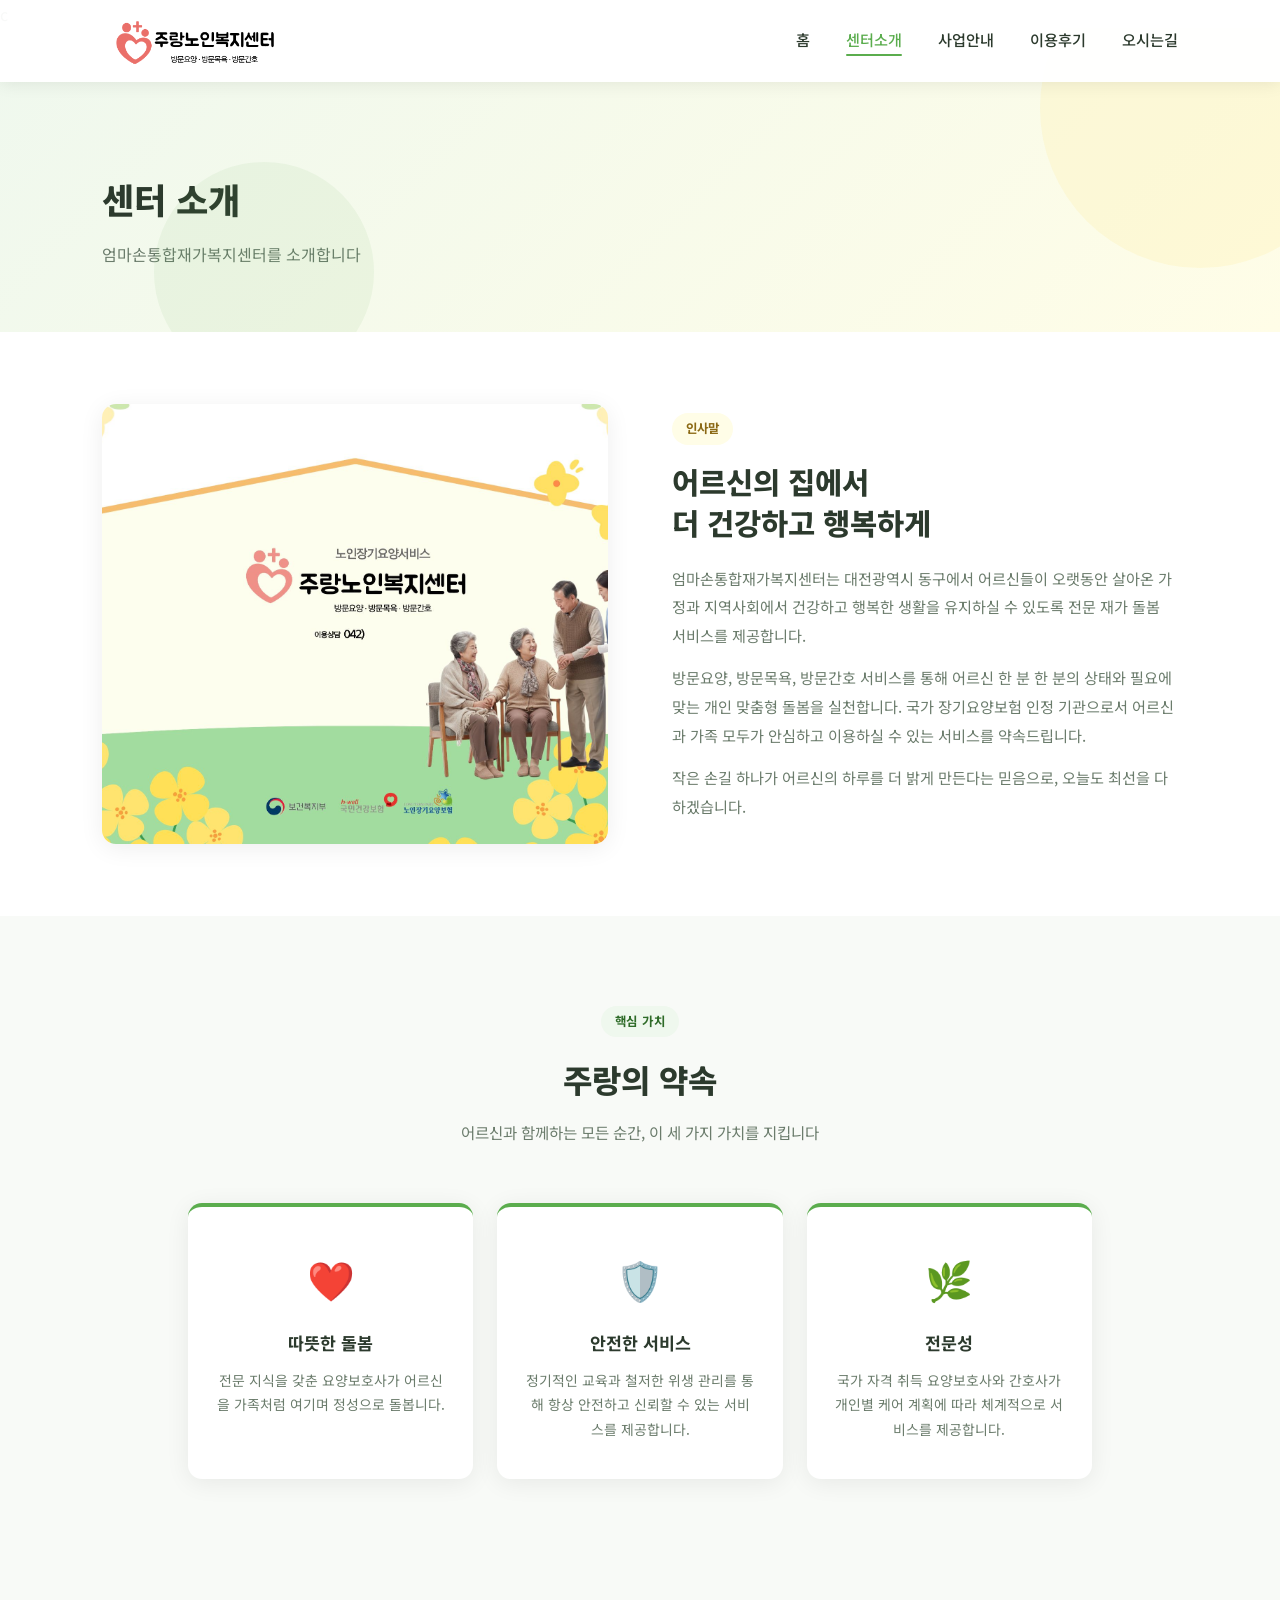
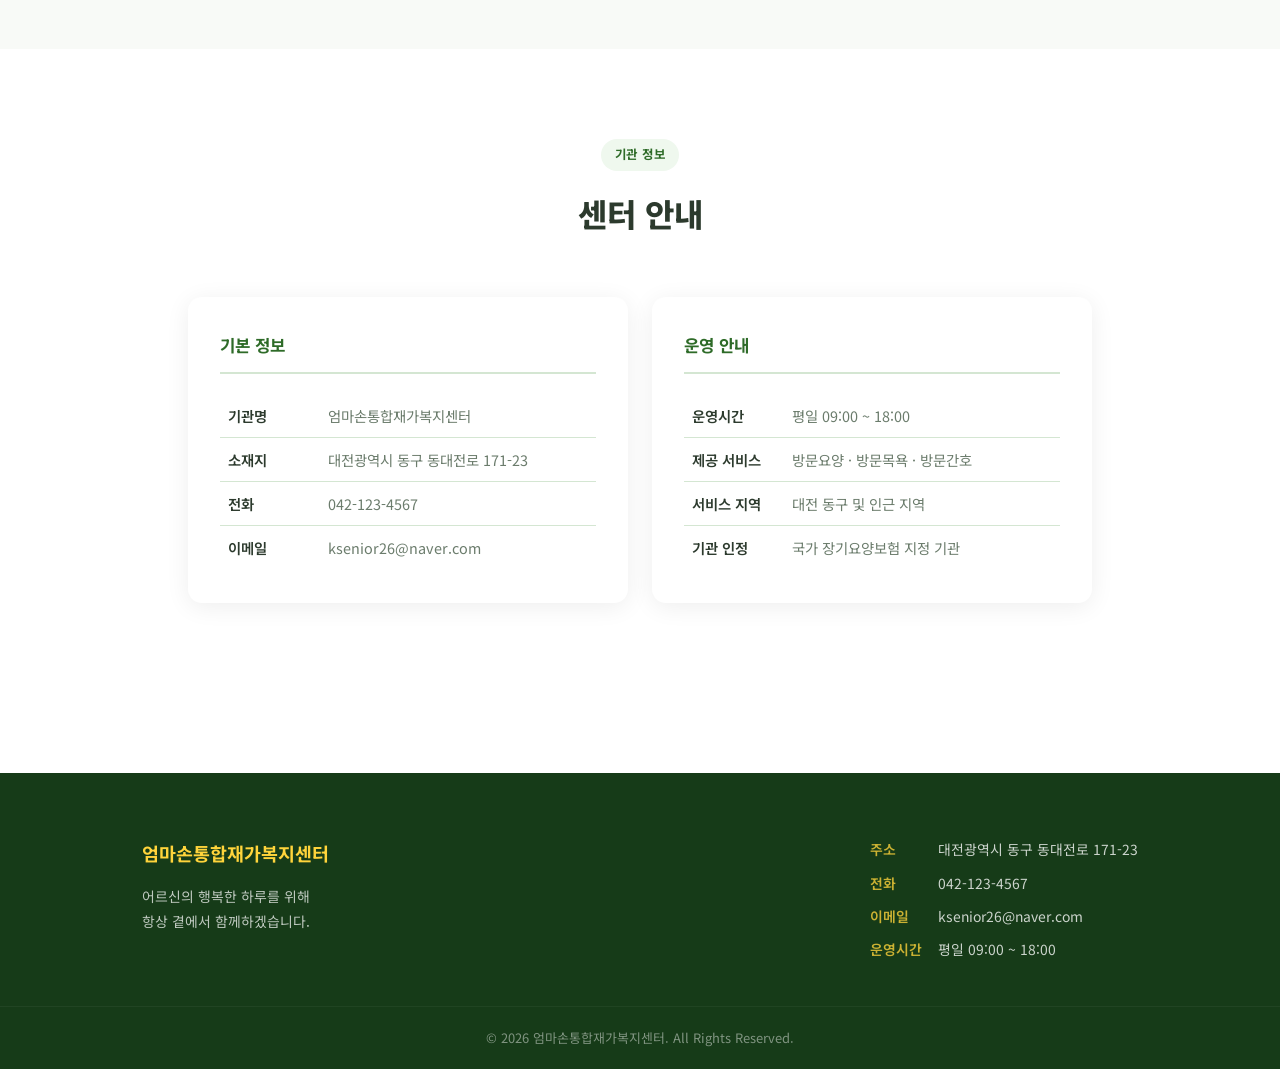
==== guide.html @ e616d069 "주랑노인복지센터 웹사이트 초기 업로드 Co-Authored-By: Claude Sonnet 4.6 <noreply@anthropic.com>" ====
c<!DOCTYPE html>
<html lang="ko">
<head>
  <meta charset="UTF-8">
  <meta name="viewport" content="width=device-width, initial-scale=1.0">
  <title>센터소개 | 엄마손통합재가복지센터</title>
  <link rel="stylesheet" href="css/style.css">
</head>
<body>

<!-- PC 하단 고정 상담 버튼 -->
<div class="fixed-contact">
  <a href="tel:042-123-4567" class="contact-btn call">📞 전화 상담</a>
  <a href="https://open.kakao.com/o/XXXXXXX" target="_blank" class="contact-btn kakao">💬 카카오톡 상담</a>
</div>

<!-- 모바일 하단 상담 바 -->
<div class="mobile-contact">
  <a href="tel:042-123-4567" class="mobile-btn call">📞 전화 상담</a>
  <a href="https://open.kakao.com/o/XXXXXXX" target="_blank" class="mobile-btn kakao">💬 카카오톡 상담</a>
</div>

<!-- 헤더 -->
<header class="header service-header">
  <h1 class="logo">
    <a href="index.html">
      <img src="images/logo.png" alt="주랑통합재가복지센터">
    </a>
  </h1>
  <button class="menu-toggle" aria-label="메뉴 열기">☰</button>
  <nav class="nav">
    <a href="index.html" class="home">홈</a>
    <a href="guide.html" class="about">센터소개</a>
    <a href="service.html" class="service">사업안내</a>
    <a href="review.html" class="review">이용후기</a>
    <a href="map.html" class="map">오시는길</a>
  </nav>
</header>

<!-- 페이지 타이틀 -->
<section class="sub-title">
  <h2>센터 소개</h2>
  <p>엄마손통합재가복지센터를 소개합니다</p>
</section>

<!-- 인사말 + 이미지 -->
<section class="about-intro">
  <div class="about-intro-img scroll-ani">
    <img src="images/hero.jpg" alt="주랑통합재가복지센터">
  </div>
  <div class="about-intro-text scroll-ani">
    <span class="label">인사말</span>
    <h2>어르신의 집에서<br>더 건강하고 행복하게</h2>
    <p>엄마손통합재가복지센터는 대전광역시 동구에서 어르신들이 오랫동안 살아온 가정과 지역사회에서 건강하고 행복한 생활을 유지하실 수 있도록 전문 재가 돌봄 서비스를 제공합니다.</p>
    <p>방문요양, 방문목욕, 방문간호 서비스를 통해 어르신 한 분 한 분의 상태와 필요에 맞는 개인 맞춤형 돌봄을 실천합니다. 국가 장기요양보험 인정 기관으로서 어르신과 가족 모두가 안심하고 이용하실 수 있는 서비스를 약속드립니다.</p>
    <p>작은 손길 하나가 어르신의 하루를 더 밝게 만든다는 믿음으로, 오늘도 최선을 다하겠습니다.</p>
  </div>
</section>

<!-- 핵심 가치 -->
<section class="section section-alt">
  <div class="section-title scroll-ani">
    <span class="label">핵심 가치</span>
    <h2>주랑의 약속</h2>
    <p>어르신과 함께하는 모든 순간, 이 세 가지 가치를 지킵니다</p>
  </div>
  <div class="values-grid">
    <div class="value-card scroll-ani">
      <span class="icon">❤️</span>
      <h3>따뜻한 돌봄</h3>
      <p>전문 지식을 갖춘 요양보호사가 어르신을 가족처럼 여기며 정성으로 돌봅니다.</p>
    </div>
    <div class="value-card scroll-ani">
      <span class="icon">🛡️</span>
      <h3>안전한 서비스</h3>
      <p>정기적인 교육과 철저한 위생 관리를 통해 항상 안전하고 신뢰할 수 있는 서비스를 제공합니다.</p>
    </div>
    <div class="value-card scroll-ani">
      <span class="icon">🌿</span>
      <h3>전문성</h3>
      <p>국가 자격 취득 요양보호사와 간호사가 개인별 케어 계획에 따라 체계적으로 서비스를 제공합니다.</p>
    </div>
  </div>
</section>

<!-- 기관 정보 -->
<section class="section">
  <div class="section-title scroll-ani">
    <span class="label">기관 정보</span>
    <h2>센터 안내</h2>
  </div>
  <div class="info-grid">
    <div class="info-card scroll-ani">
      <h3>기본 정보</h3>
      <table>
        <tr><td>기관명</td><td>엄마손통합재가복지센터</td></tr>
        <tr><td>소재지</td><td>대전광역시 동구 동대전로 171-23</td></tr>
        <tr><td>전화</td><td>042-123-4567</td></tr>
        <tr><td>이메일</td><td>ksenior26@naver.com</td></tr>
      </table>
    </div>
    <div class="info-card scroll-ani">
      <h3>운영 안내</h3>
      <table>
        <tr><td>운영시간</td><td>평일 09:00 ~ 18:00</td></tr>
        <tr><td>제공 서비스</td><td>방문요양 · 방문목욕 · 방문간호</td></tr>
        <tr><td>서비스 지역</td><td>대전 동구 및 인근 지역</td></tr>
        <tr><td>기관 인정</td><td>국가 장기요양보험 지정 기관</td></tr>
      </table>
    </div>
  </div>
</section>

<!-- 푸터 -->
<footer class="footer">
  <div class="footer-inner">
    <div class="footer-left">
      <h3>엄마손통합재가복지센터</h3>
      <p>어르신의 행복한 하루를 위해<br>항상 곁에서 함께하겠습니다.</p>
    </div>
    <div class="footer-right">
      <p><strong>주소</strong> 대전광역시 동구 동대전로 171-23</p>
      <p><strong>전화</strong> 042-123-4567</p>
      <p><strong>이메일</strong> ksenior26@naver.com</p>
      <p><strong>운영시간</strong> 평일 09:00 ~ 18:00</p>
    </div>
  </div>
  <div class="footer-bottom">© 2026 엄마손통합재가복지센터. All Rights Reserved.</div>
</footer>

<script src="js/header.js"></script>
<script src="js/main.js"></script>
</body>
</html>
---- css/style.css ----
/* =========================
   Google Fonts
========================= */
@import url('https://fonts.googleapis.com/css2?family=Noto+Sans+KR:wght@300;400;500;600;700;800&display=swap');

/* =========================
   Reset & Variables
========================= */
*, *::before, *::after {
  margin: 0; padding: 0; box-sizing: border-box;
}

:root {
  --yellow: #FFD43B;
  --yellow-dark: #F0B400;
  --yellow-light: #FFFDE7;
  --green: #5BAD4E;
  --green-hover: #4A9A3D;
  --green-dark: #2E6B28;
  --green-footer: #163B18;
  --green-light: #EFF8EE;
  --white: #FFFFFF;
  --gray-bg: #F8FAF7;
  --text: #2C3A2D;
  --text-sub: #6B7C6C;
  --border: #D4E6D2;
  --radius: 14px;
  --radius-sm: 8px;
  --shadow: 0 4px 24px rgba(0,0,0,0.07);
  --shadow-hover: 0 12px 36px rgba(0,0,0,0.13);
  --transition: 0.3s ease;
}

body {
  font-family: 'Noto Sans KR', sans-serif;
  font-size: 16px;
  line-height: 1.75;
  color: var(--text);
  background: var(--white);
}

a { text-decoration: none; color: inherit; }
img { max-width: 100%; height: auto; display: block; }

/* =========================
   Header
========================= */
.header {
  position: fixed;
  top: 0;
  width: 100%;
  padding: 18px 8%;
  display: flex;
  align-items: center;
  justify-content: space-between;
  background: transparent;
  z-index: 1000;
  transition: all var(--transition);
}

.header.scrolled {
  background: rgba(255,255,255,0.97);
  box-shadow: 0 2px 16px rgba(0,0,0,0.08);
  padding: 12px 8%;
}

.header.service-header {
  background: rgba(255,255,255,0.97);
  box-shadow: 0 2px 16px rgba(0,0,0,0.08);
  padding: 14px 8%;
}

.header .logo img {
  height: 68px;
  width: auto;
  transition: height var(--transition);
}

.header.scrolled .logo img,
.header.service-header .logo img {
  height: 54px;
}

.nav {
  display: flex;
  align-items: center;
  gap: 36px;
}

.nav a {
  font-size: 0.95rem;
  font-weight: 500;
  color: white;
  position: relative;
  padding-bottom: 4px;
  transition: color var(--transition);
}

.header.scrolled .nav a,
.service-header .nav a {
  color: var(--text);
}

.nav a::after {
  content: '';
  position: absolute;
  bottom: 0; left: 0;
  width: 0; height: 2px;
  background: var(--green);
  transition: width var(--transition);
  border-radius: 2px;
}

.nav a:hover { color: var(--yellow); }
.nav a.active { color: var(--yellow); }

.header.scrolled .nav a:hover,
.header.scrolled .nav a.active,
.service-header .nav a:hover,
.service-header .nav a.active {
  color: var(--green);
}

.nav a:hover::after,
.nav a.active::after {
  width: 100%;
}

/* 모바일 메뉴 버튼 */
.menu-toggle {
  display: none;
  font-size: 26px;
  background: none;
  border: none;
  cursor: pointer;
  color: white;
  z-index: 10001;
  line-height: 1;
  padding: 4px;
}

.header.scrolled .menu-toggle,
.header.service-header .menu-toggle {
  color: var(--text);
}

/* =========================
   Hero Section
========================= */
.hero {
  height: 100vh;
  min-height: 600px;
  background:
    linear-gradient(135deg, rgba(0,0,0,0.40) 0%, rgba(0,0,0,0.18) 100%),
    url('../images/hero.jpg') center / cover no-repeat;
  display: flex;
  align-items: center;
  padding: 0 8%;
}

@media (max-width: 768px) {
  .hero {
    background:
      linear-gradient(rgba(0,0,0,0.40), rgba(0,0,0,0.22)),
      url('../images/hero-mobile.jpg') center / cover no-repeat;
  }
}

.hero-content {
  max-width: 580px;
  color: white;
  animation: heroFadeUp 1.1s ease forwards;
}

.hero-badge {
  display: inline-block;
  background: var(--yellow);
  color: var(--text);
  font-size: 0.78rem;
  font-weight: 700;
  padding: 6px 16px;
  border-radius: 999px;
  margin-bottom: 22px;
  letter-spacing: 0.04em;
}

.hero-content h2 {
  font-size: 3.2rem;
  font-weight: 800;
  line-height: 1.22;
  margin-bottom: 18px;
  text-shadow: 0 2px 14px rgba(0,0,0,0.22);
}

.hero-content p {
  font-size: 1.1rem;
  margin-bottom: 36px;
  opacity: 0.9;
  line-height: 1.8;
}

.hero-btn {
  display: inline-block;
  background: var(--yellow);
  color: var(--text);
  padding: 15px 38px;
  border-radius: 999px;
  font-weight: 700;
  font-size: 1rem;
  transition: all var(--transition);
  box-shadow: 0 4px 20px rgba(0,0,0,0.18);
}

.hero-btn:hover {
  background: var(--yellow-dark);
  transform: translateY(-4px);
  box-shadow: 0 12px 30px rgba(0,0,0,0.22);
}

@keyframes heroFadeUp {
  from { opacity: 0; transform: translateY(30px); }
  to   { opacity: 1; transform: translateY(0); }
}

/* =========================
   Section 공통
========================= */
.section {
  padding: 90px 8%;
}

.section-alt   { background: var(--gray-bg); }
.section-yellow { background: var(--yellow-light); }
.section-green  { background: var(--green-light); }

.section-title {
  text-align: center;
  margin-bottom: 56px;
}

.section-title .label {
  display: inline-block;
  background: var(--green-light);
  color: var(--green-dark);
  font-size: 0.78rem;
  font-weight: 700;
  padding: 5px 14px;
  border-radius: 999px;
  margin-bottom: 14px;
  letter-spacing: 0.06em;
}

.section-title h2 {
  font-size: 2rem;
  font-weight: 800;
  color: var(--text);
  margin-bottom: 12px;
}

.section-title p {
  font-size: 0.97rem;
  color: var(--text-sub);
}

/* =========================
   Services Grid (index)
========================= */
.services-grid {
  display: grid;
  grid-template-columns: repeat(3, 1fr);
  gap: 28px;
}

.service-card {
  background: var(--white);
  border-radius: var(--radius);
  padding: 40px 32px;
  text-align: center;
  box-shadow: var(--shadow);
  border: 2px solid transparent;
  transition: all var(--transition);
}

.service-card:hover {
  transform: translateY(-8px);
  box-shadow: var(--shadow-hover);
  border-color: var(--green);
}

.service-card .icon {
  width: 72px;
  height: 72px;
  margin: 0 auto 22px;
  background: var(--green-light);
  border-radius: 50%;
  display: flex;
  align-items: center;
  justify-content: center;
  font-size: 2rem;
}

.service-card h3 {
  font-size: 1.2rem;
  font-weight: 700;
  margin-bottom: 12px;
  color: var(--text);
}

.service-card p {
  font-size: 0.9rem;
  color: var(--text-sub);
  line-height: 1.8;
  margin-bottom: 24px;
}

.card-link {
  display: inline-block;
  color: var(--green);
  font-weight: 600;
  font-size: 0.88rem;
  padding: 8px 20px;
  border: 2px solid var(--green);
  border-radius: 999px;
  transition: all var(--transition);
}

.card-link:hover {
  background: var(--green);
  color: white;
}

/* =========================
   Stats (index)
========================= */
.stats-grid {
  display: grid;
  grid-template-columns: repeat(4, 1fr);
  gap: 24px;
}

.stat-card {
  text-align: center;
  padding: 36px 20px;
  background: var(--white);
  border-radius: var(--radius);
  box-shadow: var(--shadow);
  transition: transform var(--transition);
}

.stat-card:hover {
  transform: translateY(-4px);
}

.stat-card .num {
  font-size: 2.6rem;
  font-weight: 800;
  color: var(--green);
  line-height: 1;
  margin-bottom: 10px;
}

.stat-card .num span {
  font-size: 1.4rem;
}

.stat-card .label {
  font-size: 0.88rem;
  color: var(--text-sub);
  font-weight: 500;
}

/* =========================
   About Section (index)
========================= */
.about-section {
  display: flex;
  gap: 64px;
  align-items: center;
}

.about-img {
  flex: 1;
  border-radius: var(--radius);
  overflow: hidden;
  box-shadow: var(--shadow);
}

.about-img img {
  width: 100%;
  height: 400px;
  object-fit: cover;
}

.about-text { flex: 1; }

.about-text .label {
  display: inline-block;
  background: var(--yellow-light);
  color: #8B6914;
  font-size: 0.78rem;
  font-weight: 700;
  padding: 5px 14px;
  border-radius: 999px;
  margin-bottom: 16px;
}

.about-text h2 {
  font-size: 1.9rem;
  font-weight: 800;
  line-height: 1.4;
  margin-bottom: 18px;
  color: var(--text);
}

.about-text p {
  font-size: 0.95rem;
  color: var(--text-sub);
  margin-bottom: 14px;
  line-height: 1.85;
}

.about-features {
  list-style: none;
  margin: 20px 0 30px;
}

.about-features li {
  padding: 9px 0;
  font-size: 0.95rem;
  color: var(--text);
  display: flex;
  align-items: center;
  gap: 10px;
  border-bottom: 1px solid var(--border);
}

.about-features li:last-child { border-bottom: none; }

.about-features li::before {
  content: '✓';
  display: inline-flex;
  align-items: center;
  justify-content: center;
  width: 22px; height: 22px;
  background: var(--green);
  color: white;
  border-radius: 50%;
  font-size: 0.7rem;
  font-weight: 800;
  flex-shrink: 0;
}

/* =========================
   Buttons
========================= */
.btn-primary {
  display: inline-block;
  background: var(--green);
  color: white;
  padding: 14px 34px;
  border-radius: 999px;
  font-weight: 700;
  font-size: 0.97rem;
  transition: all var(--transition);
  box-shadow: 0 4px 18px rgba(91,173,78,0.3);
}

.btn-primary:hover {
  background: var(--green-hover);
  transform: translateY(-3px);
  box-shadow: 0 8px 26px rgba(91,173,78,0.4);
}

.btn-outline {
  display: inline-block;
  border: 2px solid var(--green);
  color: var(--green);
  padding: 12px 30px;
  border-radius: 999px;
  font-weight: 700;
  font-size: 0.97rem;
  margin-left: 12px;
  transition: all var(--transition);
}

.btn-outline:hover {
  background: var(--green);
  color: white;
  transform: translateY(-2px);
}

/* =========================
   Review Grid (index)
========================= */
.review-grid {
  display: grid;
  grid-template-columns: repeat(3, 1fr);
  gap: 24px;
}

.review-card {
  background: var(--white);
  border-radius: var(--radius);
  overflow: hidden;
  box-shadow: var(--shadow);
  transition: all var(--transition);
}

.review-card:hover {
  transform: translateY(-6px);
  box-shadow: var(--shadow-hover);
}

.review-card img {
  width: 100%;
  height: 200px;
  object-fit: cover;
}

.review-text { padding: 24px; }

.review-stars {
  color: var(--yellow-dark);
  font-size: 0.88rem;
  letter-spacing: 2px;
  margin-bottom: 10px;
}

.review-content {
  font-size: 0.93rem;
  line-height: 1.75;
  color: var(--text);
  margin-bottom: 14px;
}

.review-writer {
  font-size: 0.84rem;
  color: var(--text-sub);
  font-weight: 500;
}

/* =========================
   CTA Section (index)
========================= */
.cta-section {
  background: linear-gradient(135deg, var(--green-dark) 0%, var(--green) 100%);
  padding: 84px 8%;
  text-align: center;
  color: white;
}

.cta-section h2 {
  font-size: 2.1rem;
  font-weight: 800;
  margin-bottom: 16px;
}

.cta-section p {
  font-size: 1.05rem;
  margin-bottom: 38px;
  opacity: 0.88;
}

.cta-btns {
  display: flex;
  gap: 16px;
  justify-content: center;
  flex-wrap: wrap;
}

.btn-white {
  display: inline-block;
  background: white;
  color: var(--green-dark);
  padding: 15px 36px;
  border-radius: 999px;
  font-weight: 700;
  font-size: 1rem;
  transition: all var(--transition);
  box-shadow: 0 4px 18px rgba(0,0,0,0.14);
}

.btn-white:hover {
  transform: translateY(-4px);
  box-shadow: 0 12px 30px rgba(0,0,0,0.2);
}

.btn-kakao {
  display: inline-block;
  background: var(--yellow);
  color: #3C1E1E;
  padding: 15px 36px;
  border-radius: 999px;
  font-weight: 700;
  font-size: 1rem;
  transition: all var(--transition);
  box-shadow: 0 4px 18px rgba(0,0,0,0.14);
}

.btn-kakao:hover {
  background: var(--yellow-dark);
  transform: translateY(-4px);
  box-shadow: 0 12px 30px rgba(0,0,0,0.2);
}

/* =========================
   Sub-page Header Banner
========================= */
.sub-title {
  padding: 140px 8% 64px;
  background: linear-gradient(135deg, var(--green-light) 0%, var(--yellow-light) 100%);
  position: relative;
  overflow: hidden;
}

.sub-title::before {
  content: '';
  position: absolute;
  top: -80px; right: -80px;
  width: 320px; height: 320px;
  background: var(--yellow);
  opacity: 0.1;
  border-radius: 50%;
}

.sub-title::after {
  content: '';
  position: absolute;
  bottom: -50px; left: 12%;
  width: 220px; height: 220px;
  background: var(--green);
  opacity: 0.07;
  border-radius: 50%;
}

.sub-title h2 {
  font-size: 2.2rem;
  font-weight: 800;
  color: var(--text);
  margin-bottom: 10px;
}

.sub-title p {
  font-size: 1rem;
  color: var(--text-sub);
}

/* =========================
   Service Tabs Page
========================= */
.service-tabs {
  display: flex;
  gap: 52px;
  padding: 64px 8%;
  max-width: 1300px;
  margin: 0 auto;
}

.tabs-menu {
  width: 190px;
  flex-shrink: 0;
  display: flex;
  flex-direction: column;
  gap: 8px;
}

.tab-btn {
  display: block;
  width: 100%;
  padding: 14px 18px;
  background: var(--gray-bg);
  border: none;
  border-left: 4px solid transparent;
  border-radius: 0 var(--radius-sm) var(--radius-sm) 0;
  text-align: left;
  cursor: pointer;
  font-size: 0.95rem;
  color: var(--text);
  font-family: 'Noto Sans KR', sans-serif;
  transition: all var(--transition);
}

.tab-btn:hover {
  background: var(--green-light);
  color: var(--green-dark);
}

.tab-btn.active {
  background: var(--green-light);
  border-left-color: var(--green);
  color: var(--green-dark);
  font-weight: 700;
}

.tabs-content { flex: 1; }

.tab-item { display: none; }

.tab-item.active {
  display: block;
  animation: tabFadeIn 0.4s ease;
}

@keyframes tabFadeIn {
  from { opacity: 0; transform: translateY(10px); }
  to   { opacity: 1; transform: translateY(0); }
}

.tab-item h2 {
  font-size: 1.6rem;
  font-weight: 800;
  color: var(--text);
  margin-bottom: 22px;
  padding-bottom: 14px;
  border-bottom: 3px solid var(--green);
  display: flex;
  align-items: center;
  gap: 10px;
}

.tab-item img {
  width: 100%;
  max-width: 520px;
  height: 280px;
  object-fit: cover;
  border-radius: var(--radius);
  box-shadow: var(--shadow);
  margin-bottom: 28px;
}

.tab-item table {
  width: 100%;
  border-collapse: collapse;
  border-radius: var(--radius-sm);
  overflow: hidden;
}

.tab-item table th,
.tab-item table td {
  border: 1px solid var(--border);
  padding: 14px 18px;
  text-align: left;
  font-size: 0.91rem;
}

.tab-item table th {
  background: var(--green-light);
  color: var(--green-dark);
  font-weight: 700;
  width: 160px;
}

.tab-item table td {
  color: var(--text-sub);
}

.tab-item table tr:nth-child(even) td {
  background: #FAFFFE;
}

/* =========================
   Review Page
========================= */
.review-section {
  padding: 64px 8%;
  display: grid;
  grid-template-columns: repeat(auto-fit, minmax(300px, 1fr));
  gap: 28px;
}

.review-more {
  text-align: center;
  padding: 10px 8% 50px;
  font-size: 0.97rem;
  color: var(--text-sub);
}

.review-more a {
  display: inline-block;
  margin-top: 14px;
  background: var(--yellow-light);
  color: #8B6914;
  font-weight: 700;
  padding: 12px 28px;
  border-radius: 999px;
  border: 2px solid var(--yellow-dark);
  transition: all var(--transition);
}

.review-more a:hover {
  background: var(--yellow-dark);
  color: white;
  transform: translateY(-2px);
}

.review-call {
  text-align: center;
  padding: 70px 8%;
  background: var(--green-light);
}

.review-call h3 {
  font-size: 1.5rem;
  font-weight: 800;
  margin-bottom: 12px;
  color: var(--text);
}

.review-call p {
  color: var(--text-sub);
  margin-bottom: 28px;
}

.call-btn {
  display: inline-block;
  background: var(--green);
  color: white;
  padding: 16px 44px;
  border-radius: 999px;
  font-size: 1.1rem;
  font-weight: 700;
  transition: all var(--transition);
  box-shadow: 0 4px 22px rgba(91,173,78,0.32);
}

.call-btn:hover {
  background: var(--green-hover);
  transform: translateY(-4px);
  box-shadow: 0 12px 30px rgba(91,173,78,0.42);
}

.call-sub {
  margin-top: 14px;
  font-size: 0.88rem;
  color: var(--text-sub);
}

/* =========================
   Map Page
========================= */
.map-section {
  display: flex;
  gap: 48px;
  padding: 64px 8%;
  align-items: flex-start;
}

.map-info { flex: 1; min-width: 260px; }

.map-info h3 {
  font-size: 1.3rem;
  font-weight: 700;
  color: var(--green-dark);
  margin-bottom: 28px;
  padding-bottom: 14px;
  border-bottom: 3px solid var(--green);
}

.map-info-item {
  display: flex;
  gap: 12px;
  margin-bottom: 18px;
  align-items: flex-start;
}

.mi-label {
  background: var(--green-light);
  color: var(--green-dark);
  font-size: 0.76rem;
  font-weight: 700;
  padding: 4px 10px;
  border-radius: 6px;
  white-space: nowrap;
  margin-top: 3px;
  flex-shrink: 0;
}

.mi-val {
  font-size: 0.93rem;
  color: var(--text);
  line-height: 1.65;
}

.map-info a {
  color: var(--green);
  font-weight: 600;
}

.map-box {
  flex: 2;
  border-radius: var(--radius);
  overflow: hidden;
  box-shadow: var(--shadow);
  min-height: 380px;
}

/* =========================
   Guide / About Page
========================= */
.about-intro {
  display: flex;
  gap: 64px;
  align-items: center;
  padding: 72px 8%;
}

.about-intro-img {
  flex: 1;
  border-radius: var(--radius);
  overflow: hidden;
  box-shadow: var(--shadow);
}

.about-intro-img img {
  width: 100%;
  height: 440px;
  object-fit: cover;
}

.about-intro-text { flex: 1; }

.about-intro-text .label {
  display: inline-block;
  background: var(--yellow-light);
  color: #8B6914;
  font-size: 0.78rem;
  font-weight: 700;
  padding: 5px 14px;
  border-radius: 999px;
  margin-bottom: 16px;
}

.about-intro-text h2 {
  font-size: 1.85rem;
  font-weight: 800;
  line-height: 1.4;
  margin-bottom: 20px;
  color: var(--text);
}

.about-intro-text p {
  font-size: 0.95rem;
  color: var(--text-sub);
  line-height: 1.88;
  margin-bottom: 14px;
}

.values-grid {
  display: grid;
  grid-template-columns: repeat(3, 1fr);
  gap: 24px;
  padding: 0 8% 80px;
}

.value-card {
  background: var(--white);
  border-radius: var(--radius);
  padding: 38px 28px;
  text-align: center;
  box-shadow: var(--shadow);
  border-top: 4px solid var(--green);
  transition: all var(--transition);
}

.value-card:hover {
  transform: translateY(-6px);
  box-shadow: var(--shadow-hover);
  border-top-color: var(--yellow-dark);
}

.value-card .icon {
  font-size: 2.4rem;
  margin-bottom: 16px;
  display: block;
}

.value-card h3 {
  font-size: 1.08rem;
  font-weight: 700;
  margin-bottom: 10px;
  color: var(--text);
}

.value-card p {
  font-size: 0.87rem;
  color: var(--text-sub);
  line-height: 1.75;
}

.info-grid {
  display: grid;
  grid-template-columns: repeat(2, 1fr);
  gap: 24px;
  padding: 0 8% 80px;
}

.info-card {
  background: var(--white);
  border-radius: var(--radius);
  padding: 34px 32px;
  box-shadow: var(--shadow);
}

.info-card h3 {
  font-size: 1.05rem;
  font-weight: 700;
  color: var(--green-dark);
  margin-bottom: 20px;
  padding-bottom: 12px;
  border-bottom: 2px solid var(--border);
}

.info-card table {
  width: 100%;
  border-collapse: collapse;
}

.info-card table tr {
  border-bottom: 1px solid var(--border);
}

.info-card table tr:last-child {
  border-bottom: none;
}

.info-card table td {
  padding: 11px 8px;
  font-size: 0.9rem;
}

.info-card table td:first-child {
  font-weight: 600;
  color: var(--text);
  width: 100px;
}

.info-card table td:last-child {
  color: var(--text-sub);
}

/* =========================
   Footer
========================= */
.footer {
  background: var(--green-footer);
  color: white;
}

.footer-inner {
  max-width: 1200px;
  margin: 0 auto;
  padding: 64px 8% 44px;
  display: flex;
  gap: 60px;
  justify-content: space-between;
}

.footer-left h3 {
  font-size: 1.15rem;
  font-weight: 700;
  color: var(--yellow);
  margin-bottom: 14px;
}

.footer-left p {
  font-size: 0.87rem;
  opacity: 0.72;
  line-height: 1.85;
}

.footer-right {
  display: flex;
  flex-direction: column;
  gap: 9px;
}

.footer-right p {
  font-size: 0.87rem;
  opacity: 0.78;
}

.footer-right strong {
  display: inline-block;
  width: 64px;
  font-weight: 600;
  color: var(--yellow);
  opacity: 1;
}

.footer-bottom {
  border-top: 1px solid rgba(255,255,255,0.1);
  padding: 20px 8%;
  font-size: 0.81rem;
  text-align: center;
  opacity: 0.45;
  color: white;
}

/* =========================
   Fixed Contact (PC)
========================= */
.fixed-contact {
  position: fixed;
  bottom: 28px;
  left: 50%;
  transform: translateX(-50%);
  display: flex;
  gap: 12px;
  z-index: 9999;
  opacity: 0;
  pointer-events: none;
  transition: opacity 0.4s ease;
}

.fixed-contact.show {
  opacity: 1;
  pointer-events: auto;
}

.contact-btn {
  display: flex;
  align-items: center;
  gap: 8px;
  padding: 13px 26px;
  border-radius: 999px;
  font-size: 0.93rem;
  font-weight: 700;
  color: white;
  box-shadow: 0 6px 22px rgba(0,0,0,0.2);
  transition: all var(--transition);
  white-space: nowrap;
}

.contact-btn.call  { background: var(--green); }
.contact-btn.kakao { background: #FEE500; color: #3C1E1E; }

.contact-btn:hover {
  transform: translateY(-3px);
  box-shadow: 0 12px 30px rgba(0,0,0,0.28);
}

/* =========================
   Mobile Bottom Bar
========================= */
.mobile-contact { display: none; }

/* =========================
   Scroll Animation
========================= */
.scroll-ani {
  opacity: 0;
  transform: translateY(36px);
  transition: opacity 0.75s ease, transform 0.75s ease;
}

.scroll-ani.show {
  opacity: 1;
  transform: translateY(0);
}

/* =========================
   Responsive — Tablet
========================= */
@media (max-width: 1024px) {
  .stats-grid { grid-template-columns: repeat(2, 1fr); }
  .values-grid { grid-template-columns: repeat(2, 1fr); }
}

/* =========================
   Responsive — Mobile
========================= */
@media (max-width: 768px) {
  .section { padding: 56px 5%; }

  /* Header */
  .header           { padding: 14px 5%; }
  .header.scrolled  { padding: 10px 5%; }
  .header.service-header { padding: 12px 5%; }
  .header .logo img { height: 52px; }
  .header.scrolled .logo img,
  .header.service-header .logo img { height: 46px; }

  .menu-toggle { display: block; }

  .nav {
    position: fixed;
    top: 0; right: -100%;
    width: 76%;
    height: 100vh;
    background: var(--green-footer);
    flex-direction: column;
    padding-top: 90px;
    gap: 0;
    transition: right 0.35s ease;
    z-index: 10000;
    align-items: flex-start;
    box-shadow: -6px 0 24px rgba(0,0,0,0.2);
  }

  .nav.open { right: 0; }

  .nav a {
    width: 100%;
    font-size: 1.05rem;
    color: rgba(255,255,255,0.85);
    padding: 15px 28px;
    border-bottom: 1px solid rgba(255,255,255,0.06);
  }

  .nav a:hover,
  .nav a.active {
    color: var(--yellow);
    background: rgba(255,255,255,0.04);
  }

  .nav a::after { display: none; }

  /* Hero */
  .hero { padding: 0 5%; }
  .hero-content h2 { font-size: 2.1rem; }
  .hero-content p  { font-size: 0.97rem; }
  .hero-badge      { font-size: 0.72rem; }

  /* Grids */
  .services-grid { grid-template-columns: 1fr; }
  .stats-grid    { grid-template-columns: repeat(2, 1fr); }
  .review-grid   { grid-template-columns: 1fr; }
  .about-section { flex-direction: column; gap: 36px; }
  .values-grid   { grid-template-columns: 1fr; }
  .info-grid     { grid-template-columns: 1fr; padding: 0 5% 50px; }

  /* Sub pages */
  .sub-title { padding: 118px 5% 50px; }
  .sub-title h2 { font-size: 1.8rem; }

  .service-tabs {
    flex-direction: column;
    padding: 44px 5%;
    gap: 28px;
  }

  .tabs-menu {
    width: 100%;
    flex-direction: row;
    flex-wrap: wrap;
  }

  .tab-btn {
    width: auto;
    flex: 1;
    text-align: center;
    border-left: none;
    border-bottom: 3px solid transparent;
    border-radius: var(--radius-sm);
    padding: 10px 12px;
  }

  .tab-btn.active { border-bottom-color: var(--green); }

  .about-intro { flex-direction: column; padding: 52px 5%; gap: 36px; }
  .about-intro-img img { height: 280px; }
  .values-grid { padding: 0 5% 50px; }

  .map-section { flex-direction: column; padding: 52px 5%; }
  .map-box { min-height: 280px; }

  .review-section { padding: 50px 5%; }
  .review-call    { padding: 56px 5%; }
  .review-more    { padding: 0 5% 44px; }

  /* Footer */
  .footer-inner {
    flex-direction: column;
    gap: 28px;
    padding: 50px 5% 36px;
  }
  .footer { text-align: center; }
  .footer-right strong { width: auto; margin-right: 6px; }

  /* CTA */
  .cta-section { padding: 60px 5%; }
  .cta-section h2 { font-size: 1.6rem; }
  .btn-white, .btn-kakao { padding: 13px 26px; font-size: 0.95rem; }

  .section-title h2 { font-size: 1.65rem; }
  .section-title { margin-bottom: 40px; }

  /* Mobile contact bar */
  .fixed-contact { display: none !important; }

  .mobile-contact {
    display: flex;
    position: fixed;
    bottom: -90px;
    left: 0;
    width: 100%;
    z-index: 99999;
    background: white;
    padding: 10px 12px 16px;
    gap: 10px;
    box-shadow: 0 -4px 18px rgba(0,0,0,0.12);
    transition: bottom 0.35s ease;
  }

  .mobile-contact.show { bottom: 0; }

  .mobile-btn {
    flex: 1;
    text-align: center;
    padding: 13px 0;
    border-radius: 10px;
    font-size: 0.93rem;
    font-weight: 700;
    text-decoration: none;
    display: block;
  }

  .mobile-btn.call  { background: var(--green); color: white; }
  .mobile-btn.kakao { background: #FEE500; color: #3C1E1E; }
}
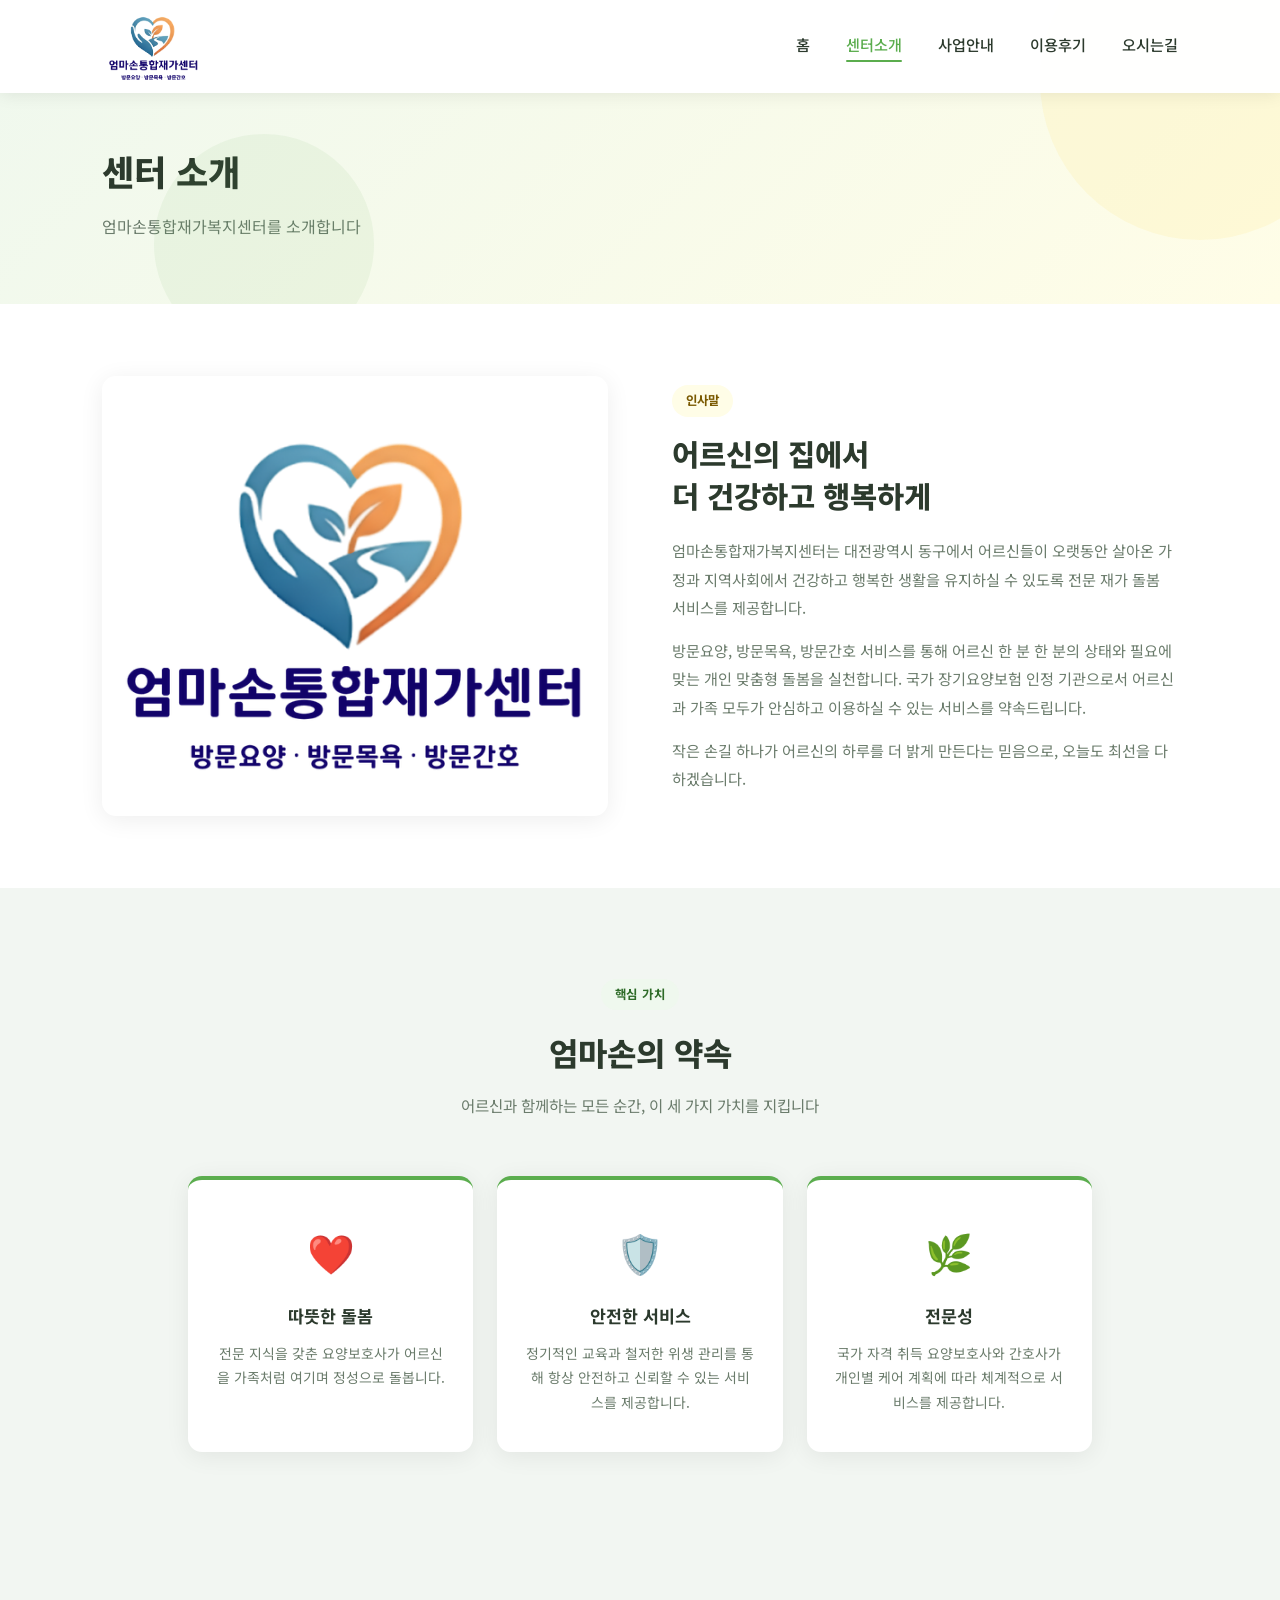
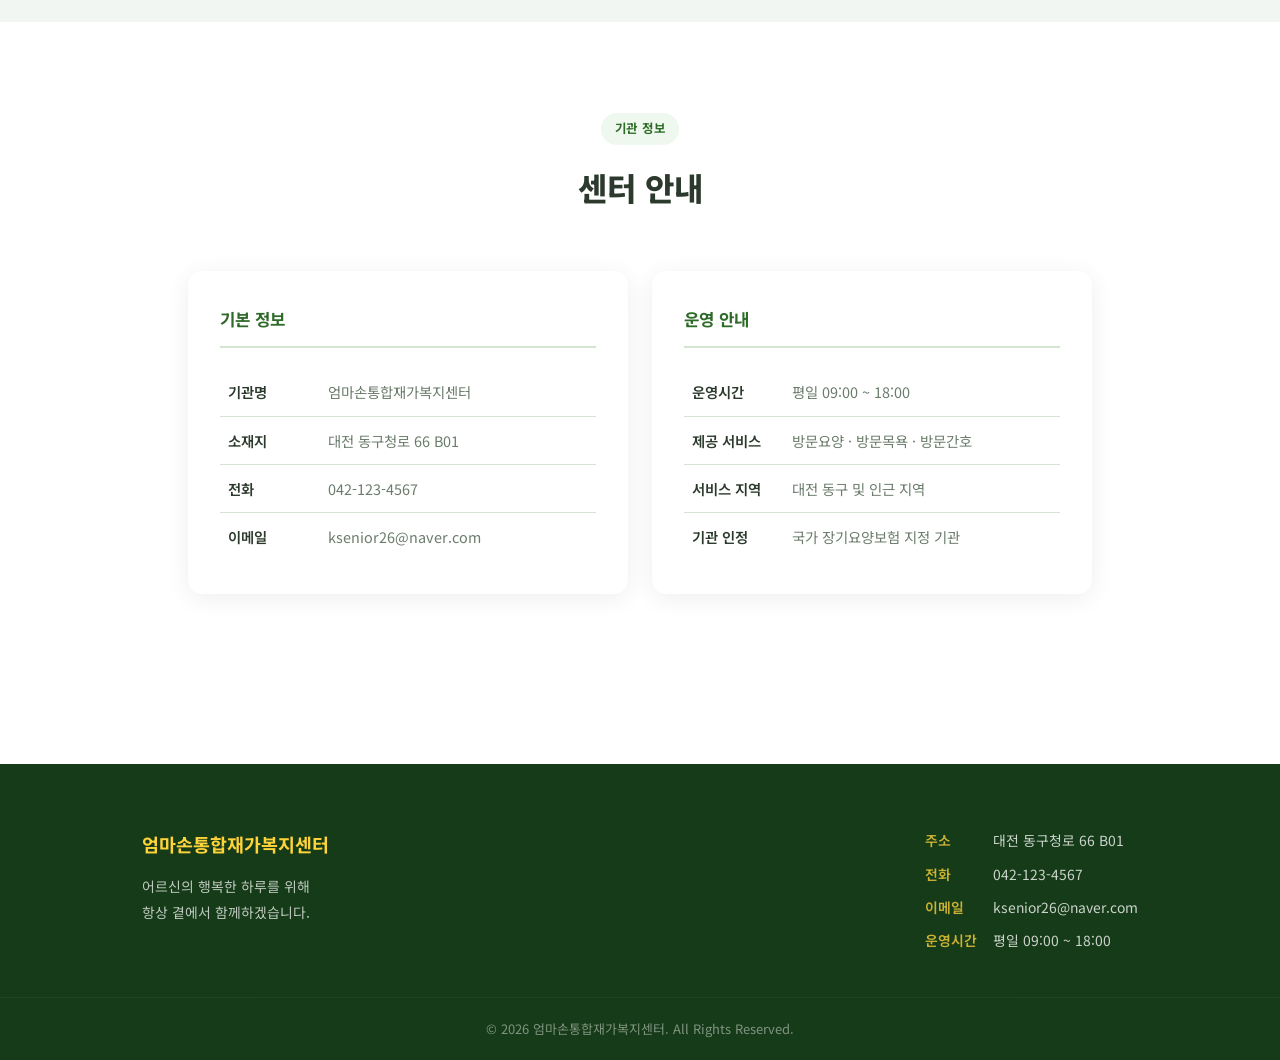
==== commit ccc926fe: "로고 교체, 헤더 스타일 개선, 주소 업데이트 - 새 로고 이미지(logo-new.png)로 전체 페이지 교체 - 헤더를 처음부터 흰색 배경으로 통일, 두께 조정 - 히어로 콘텐츠" ====
--- a/guide.html
+++ b/guide.html
@@ -1,4 +1,4 @@
-c<!DOCTYPE html>
+<!DOCTYPE html>
 <html lang="ko">
 <head>
   <meta charset="UTF-8">
@@ -24,7 +24,7 @@
 <header class="header service-header">
   <h1 class="logo">
     <a href="index.html">
-      <img src="images/logo.png" alt="주랑통합재가복지센터">
+      <img src="images/logo-new.png" alt="엄마손통합재가복지센터">
     </a>
   </h1>
   <button class="menu-toggle" aria-label="메뉴 열기">☰</button>
@@ -46,7 +46,7 @@
 <!-- 인사말 + 이미지 -->
 <section class="about-intro">
   <div class="about-intro-img scroll-ani">
-    <img src="images/hero.jpg" alt="주랑통합재가복지센터">
+    <img src="images/logo-new.png" alt="엄마손통합재가복지센터">
   </div>
   <div class="about-intro-text scroll-ani">
     <span class="label">인사말</span>
@@ -61,7 +61,7 @@
 <section class="section section-alt">
   <div class="section-title scroll-ani">
     <span class="label">핵심 가치</span>
-    <h2>주랑의 약속</h2>
+    <h2>엄마손의 약속</h2>
     <p>어르신과 함께하는 모든 순간, 이 세 가지 가치를 지킵니다</p>
   </div>
   <div class="values-grid">
@@ -94,7 +94,7 @@
       <h3>기본 정보</h3>
       <table>
         <tr><td>기관명</td><td>엄마손통합재가복지센터</td></tr>
-        <tr><td>소재지</td><td>대전광역시 동구 동대전로 171-23</td></tr>
+        <tr><td>소재지</td><td>대전 동구청로 66 B01</td></tr>
         <tr><td>전화</td><td>042-123-4567</td></tr>
         <tr><td>이메일</td><td>ksenior26@naver.com</td></tr>
       </table>
@@ -119,7 +119,7 @@
       <p>어르신의 행복한 하루를 위해<br>항상 곁에서 함께하겠습니다.</p>
     </div>
     <div class="footer-right">
-      <p><strong>주소</strong> 대전광역시 동구 동대전로 171-23</p>
+      <p><strong>주소</strong> 대전 동구청로 66 B01</p>
       <p><strong>전화</strong> 042-123-4567</p>
       <p><strong>이메일</strong> ksenior26@naver.com</p>
       <p><strong>운영시간</strong> 평일 09:00 ~ 18:00</p>
--- a/css/style.css
+++ b/css/style.css
@@ -14,13 +14,15 @@
   --yellow: #FFD43B;
   --yellow-dark: #F0B400;
   --yellow-light: #FFFDE7;
+  --yellow-text: #7A5900;
   --green: #5BAD4E;
   --green-hover: #4A9A3D;
   --green-dark: #2E6B28;
   --green-footer: #163B18;
   --green-light: #EFF8EE;
   --white: #FFFFFF;
-  --gray-bg: #F8FAF7;
+  --gray-bg: #F2F6F2;
+  --kakao-text: #3C1E1E;
   --text: #2C3A2D;
   --text-sub: #6B7C6C;
   --border: #D4E6D2;
@@ -49,11 +51,12 @@
   position: fixed;
   top: 0;
   width: 100%;
-  padding: 18px 8%;
+  padding: 4px 8%;
   display: flex;
   align-items: center;
   justify-content: space-between;
-  background: transparent;
+  background: rgba(255,255,255,0.97);
+  box-shadow: 0 2px 16px rgba(0,0,0,0.08);
   z-index: 1000;
   transition: all var(--transition);
 }
@@ -61,24 +64,24 @@
 .header.scrolled {
   background: rgba(255,255,255,0.97);
   box-shadow: 0 2px 16px rgba(0,0,0,0.08);
-  padding: 12px 8%;
+  padding: 4px 8%;
 }
 
 .header.service-header {
   background: rgba(255,255,255,0.97);
   box-shadow: 0 2px 16px rgba(0,0,0,0.08);
-  padding: 14px 8%;
+  padding: 4px 8%;
 }
 
 .header .logo img {
-  height: 68px;
+  height: 85px;
   width: auto;
   transition: height var(--transition);
 }
 
 .header.scrolled .logo img,
 .header.service-header .logo img {
-  height: 54px;
+  height: 85px;
 }
 
 .nav {
@@ -90,7 +93,7 @@
 .nav a {
   font-size: 0.95rem;
   font-weight: 500;
-  color: white;
+  color: var(--text);
   position: relative;
   padding-bottom: 4px;
   transition: color var(--transition);
@@ -111,8 +114,8 @@
   border-radius: 2px;
 }
 
-.nav a:hover { color: var(--yellow); }
-.nav a.active { color: var(--yellow); }
+.nav a:hover { color: var(--green); }
+.nav a.active { color: var(--green); }
 
 .header.scrolled .nav a:hover,
 .header.scrolled .nav a.active,
@@ -133,7 +136,7 @@
   background: none;
   border: none;
   cursor: pointer;
-  color: white;
+  color: var(--text);
   z-index: 10001;
   line-height: 1;
   padding: 4px;
@@ -151,18 +154,18 @@
   height: 100vh;
   min-height: 600px;
   background:
-    linear-gradient(135deg, rgba(0,0,0,0.40) 0%, rgba(0,0,0,0.18) 100%),
-    url('../images/hero.jpg') center / cover no-repeat;
+    linear-gradient(rgba(0,0,0,0.38), rgba(0,0,0,0.38)),
+    url('../images/엄마손통합재가복지센터.png') center / cover no-repeat;
   display: flex;
   align-items: center;
-  padding: 0 8%;
+  padding: 95px 8% 0;
 }
 
 @media (max-width: 768px) {
   .hero {
     background:
-      linear-gradient(rgba(0,0,0,0.40), rgba(0,0,0,0.22)),
-      url('../images/hero-mobile.jpg') center / cover no-repeat;
+      linear-gradient(rgba(0,0,0,0.38), rgba(0,0,0,0.38)),
+      url('../images/엄마손통합재가복지센터.png') center / cover no-repeat;
   }
 }
 
@@ -232,6 +235,12 @@
 .section-alt   { background: var(--gray-bg); }
 .section-yellow { background: var(--yellow-light); }
 .section-green  { background: var(--green-light); }
+
+/* 노란 배경 섹션 내 label은 노란 계열로 */
+.section-yellow .section-title .label {
+  background: rgba(255, 212, 59, 0.25);
+  color: var(--yellow-text);
+}
 
 .section-title {
   text-align: center;
@@ -349,6 +358,7 @@
 
 .stat-card:hover {
   transform: translateY(-4px);
+  box-shadow: var(--shadow-hover);
 }
 
 .stat-card .num {
@@ -396,7 +406,7 @@
 .about-text .label {
   display: inline-block;
   background: var(--yellow-light);
-  color: #8B6914;
+  color: var(--yellow-text);
   font-size: 0.78rem;
   font-weight: 700;
   padding: 5px 14px;
@@ -475,7 +485,7 @@
   display: inline-block;
   border: 2px solid var(--green);
   color: var(--green);
-  padding: 12px 30px;
+  padding: 14px 34px;
   border-radius: 999px;
   font-weight: 700;
   font-size: 0.97rem;
@@ -588,7 +598,7 @@
 .btn-kakao {
   display: inline-block;
   background: var(--yellow);
-  color: #3C1E1E;
+  color: var(--kakao-text);
   padding: 15px 36px;
   border-radius: 999px;
   font-weight: 700;
@@ -779,7 +789,7 @@
   display: inline-block;
   margin-top: 14px;
   background: var(--yellow-light);
-  color: #8B6914;
+  color: var(--yellow-text);
   font-weight: 700;
   padding: 12px 28px;
   border-radius: 999px;
@@ -922,7 +932,7 @@
 .about-intro-text .label {
   display: inline-block;
   background: var(--yellow-light);
-  color: #8B6914;
+  color: var(--yellow-text);
   font-size: 0.78rem;
   font-weight: 700;
   padding: 5px 14px;
@@ -965,7 +975,7 @@
 .value-card:hover {
   transform: translateY(-6px);
   box-shadow: var(--shadow-hover);
-  border-top-color: var(--yellow-dark);
+  border-top-color: var(--green-hover);
 }
 
 .value-card .icon {
@@ -1132,7 +1142,7 @@
 }
 
 .contact-btn.call  { background: var(--green); }
-.contact-btn.kakao { background: #FEE500; color: #3C1E1E; }
+.contact-btn.kakao { background: #FEE500; color: var(--kakao-text); }
 
 .contact-btn:hover {
   transform: translateY(-3px);
@@ -1176,9 +1186,9 @@
   .header           { padding: 14px 5%; }
   .header.scrolled  { padding: 10px 5%; }
   .header.service-header { padding: 12px 5%; }
-  .header .logo img { height: 52px; }
+  .header .logo img { height: 72px; }
   .header.scrolled .logo img,
-  .header.service-header .logo img { height: 46px; }
+  .header.service-header .logo img { height: 60px; }
 
   .menu-toggle { display: block; }
 
@@ -1316,5 +1326,5 @@
   }
 
   .mobile-btn.call  { background: var(--green); color: white; }
-  .mobile-btn.kakao { background: #FEE500; color: #3C1E1E; }
-}
+  .mobile-btn.kakao { background: #FEE500; color: var(--kakao-text); }
+}
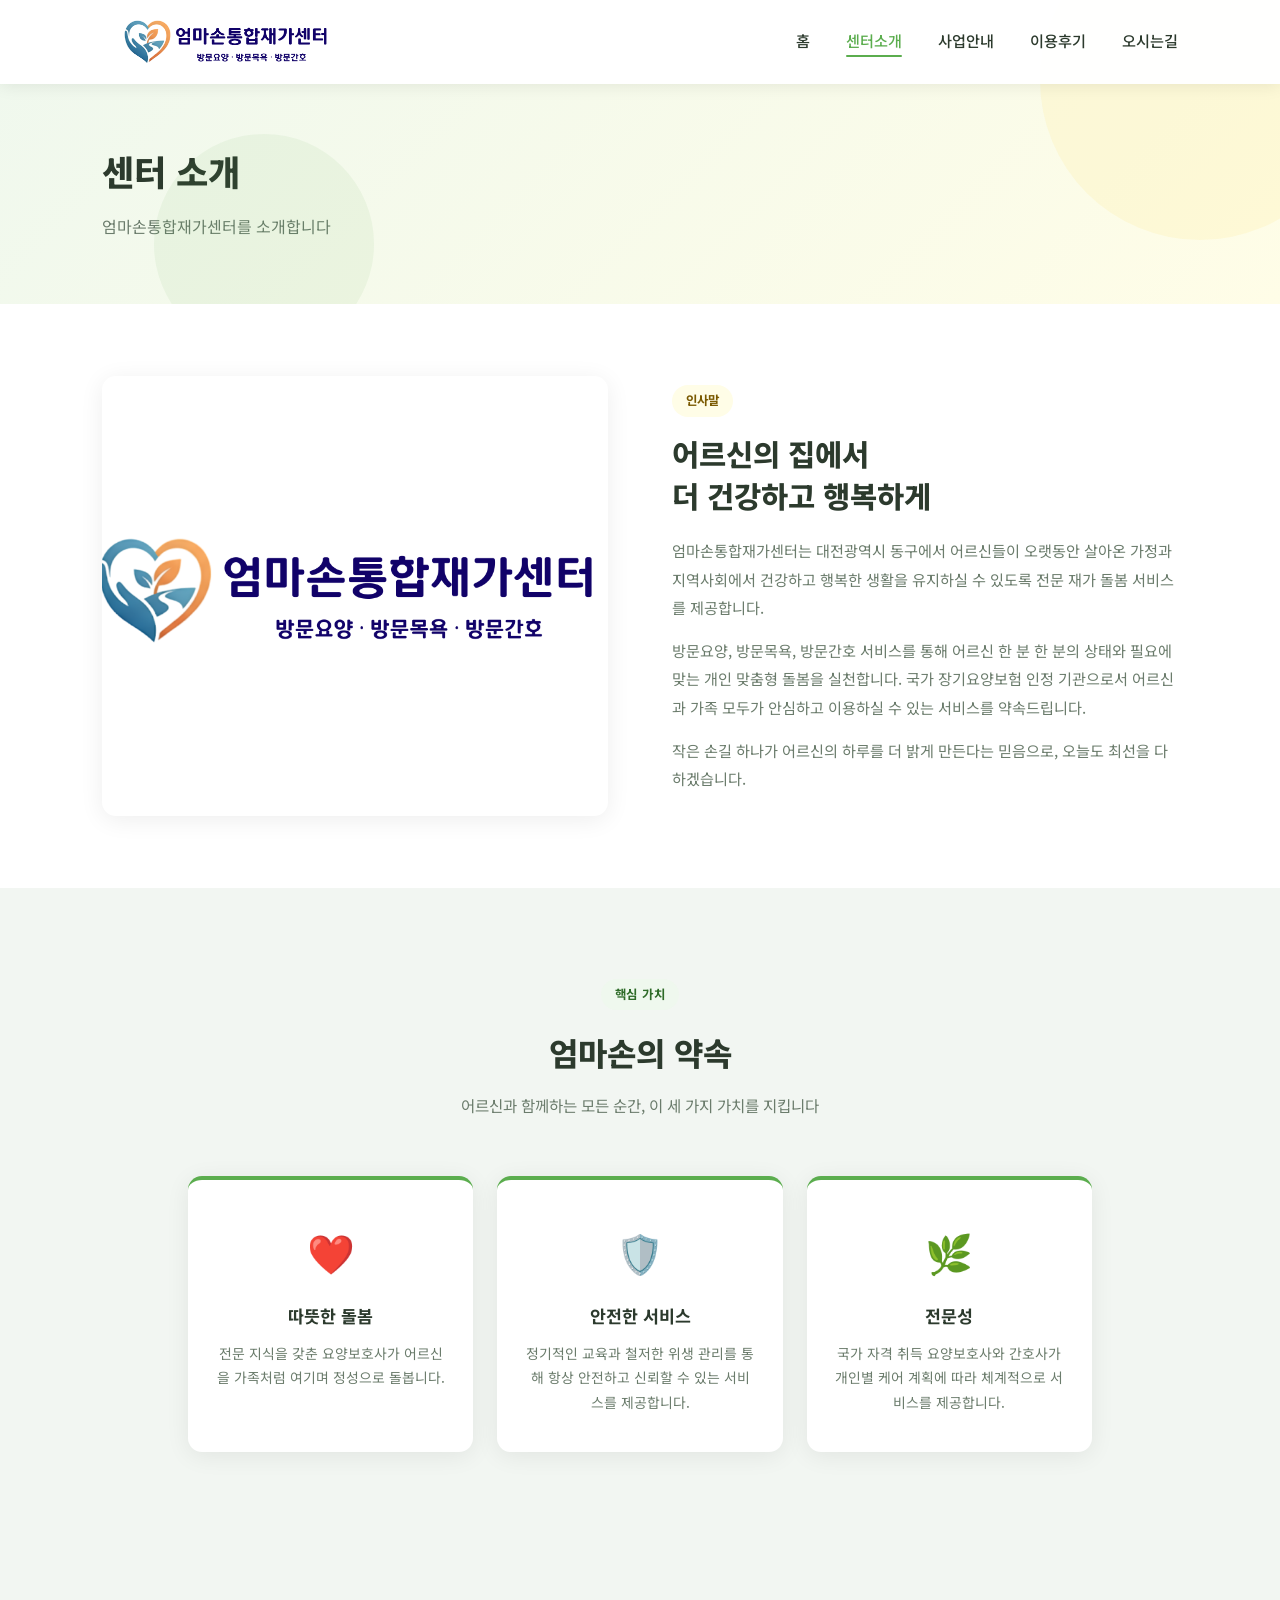
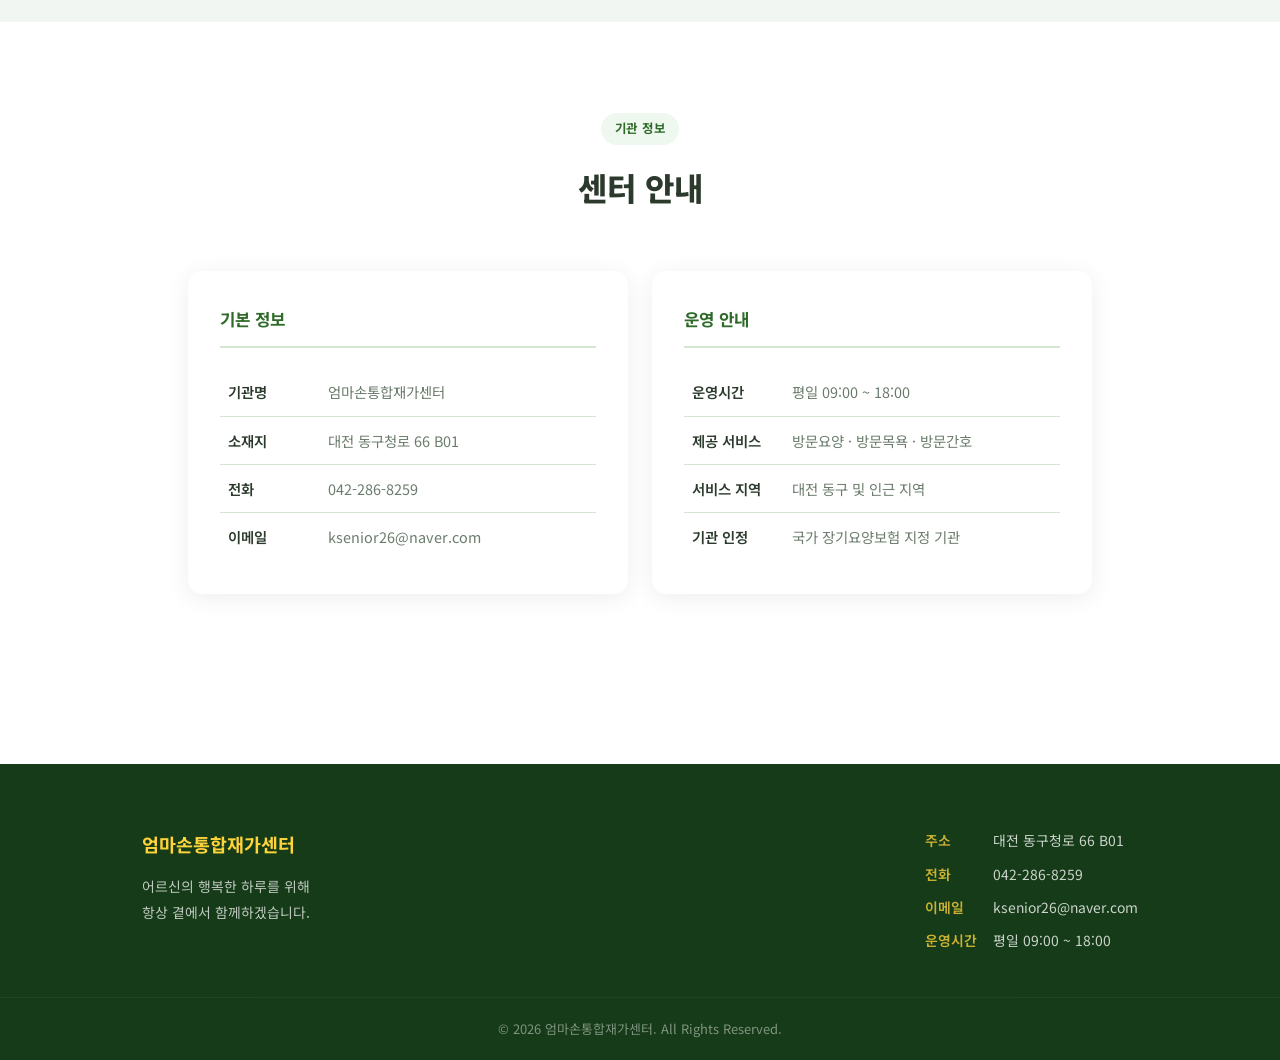
==== commit 34ca55c4: "전화번호 및 센터 이름 수정 - 전화번호: 042-123-4567 → 042-286-8259 - 센터명: 엄마손통합재가복지센터 → 엄마손통합재가센터 (전 페이지 통일)  Co-Au" ====
--- a/guide.html
+++ b/guide.html
@@ -3,20 +3,20 @@
 <head>
   <meta charset="UTF-8">
   <meta name="viewport" content="width=device-width, initial-scale=1.0">
-  <title>센터소개 | 엄마손통합재가복지센터</title>
+  <title>센터소개 | 엄마손통합재가센터</title>
   <link rel="stylesheet" href="css/style.css">
 </head>
 <body>
 
 <!-- PC 하단 고정 상담 버튼 -->
 <div class="fixed-contact">
-  <a href="tel:042-123-4567" class="contact-btn call">📞 전화 상담</a>
+  <a href="tel:042-286-8259" class="contact-btn call">📞 전화 상담</a>
   <a href="https://open.kakao.com/o/XXXXXXX" target="_blank" class="contact-btn kakao">💬 카카오톡 상담</a>
 </div>
 
 <!-- 모바일 하단 상담 바 -->
 <div class="mobile-contact">
-  <a href="tel:042-123-4567" class="mobile-btn call">📞 전화 상담</a>
+  <a href="tel:042-286-8259" class="mobile-btn call">📞 전화 상담</a>
   <a href="https://open.kakao.com/o/XXXXXXX" target="_blank" class="mobile-btn kakao">💬 카카오톡 상담</a>
 </div>
 
@@ -24,7 +24,7 @@
 <header class="header service-header">
   <h1 class="logo">
     <a href="index.html">
-      <img src="images/logo-new.png" alt="엄마손통합재가복지센터">
+      <img src="images/logo-new.png" alt="엄마손통합재가센터">
     </a>
   </h1>
   <button class="menu-toggle" aria-label="메뉴 열기">☰</button>
@@ -40,18 +40,18 @@
 <!-- 페이지 타이틀 -->
 <section class="sub-title">
   <h2>센터 소개</h2>
-  <p>엄마손통합재가복지센터를 소개합니다</p>
+  <p>엄마손통합재가센터를 소개합니다</p>
 </section>
 
 <!-- 인사말 + 이미지 -->
 <section class="about-intro">
   <div class="about-intro-img scroll-ani">
-    <img src="images/logo-new.png" alt="엄마손통합재가복지센터">
+    <img src="images/logo-new.png" alt="엄마손통합재가센터">
   </div>
   <div class="about-intro-text scroll-ani">
     <span class="label">인사말</span>
     <h2>어르신의 집에서<br>더 건강하고 행복하게</h2>
-    <p>엄마손통합재가복지센터는 대전광역시 동구에서 어르신들이 오랫동안 살아온 가정과 지역사회에서 건강하고 행복한 생활을 유지하실 수 있도록 전문 재가 돌봄 서비스를 제공합니다.</p>
+    <p>엄마손통합재가센터는 대전광역시 동구에서 어르신들이 오랫동안 살아온 가정과 지역사회에서 건강하고 행복한 생활을 유지하실 수 있도록 전문 재가 돌봄 서비스를 제공합니다.</p>
     <p>방문요양, 방문목욕, 방문간호 서비스를 통해 어르신 한 분 한 분의 상태와 필요에 맞는 개인 맞춤형 돌봄을 실천합니다. 국가 장기요양보험 인정 기관으로서 어르신과 가족 모두가 안심하고 이용하실 수 있는 서비스를 약속드립니다.</p>
     <p>작은 손길 하나가 어르신의 하루를 더 밝게 만든다는 믿음으로, 오늘도 최선을 다하겠습니다.</p>
   </div>
@@ -93,9 +93,9 @@
     <div class="info-card scroll-ani">
       <h3>기본 정보</h3>
       <table>
-        <tr><td>기관명</td><td>엄마손통합재가복지센터</td></tr>
+        <tr><td>기관명</td><td>엄마손통합재가센터</td></tr>
         <tr><td>소재지</td><td>대전 동구청로 66 B01</td></tr>
-        <tr><td>전화</td><td>042-123-4567</td></tr>
+        <tr><td>전화</td><td>042-286-8259</td></tr>
         <tr><td>이메일</td><td>ksenior26@naver.com</td></tr>
       </table>
     </div>
@@ -115,17 +115,17 @@
 <footer class="footer">
   <div class="footer-inner">
     <div class="footer-left">
-      <h3>엄마손통합재가복지센터</h3>
+      <h3>엄마손통합재가센터</h3>
       <p>어르신의 행복한 하루를 위해<br>항상 곁에서 함께하겠습니다.</p>
     </div>
     <div class="footer-right">
       <p><strong>주소</strong> 대전 동구청로 66 B01</p>
-      <p><strong>전화</strong> 042-123-4567</p>
+      <p><strong>전화</strong> 042-286-8259</p>
       <p><strong>이메일</strong> ksenior26@naver.com</p>
       <p><strong>운영시간</strong> 평일 09:00 ~ 18:00</p>
     </div>
   </div>
-  <div class="footer-bottom">© 2026 엄마손통합재가복지센터. All Rights Reserved.</div>
+  <div class="footer-bottom">© 2026 엄마손통합재가센터. All Rights Reserved.</div>
 </footer>
 
 <script src="js/header.js"></script>
--- a/css/style.css
+++ b/css/style.css
@@ -74,14 +74,19 @@
 }
 
 .header .logo img {
-  height: 85px;
+  height: 200px;
   width: auto;
-  transition: height var(--transition);
+  clip-path: inset(28% 0 30% 0);
+  margin-top: -56px;
+  margin-bottom: -60px;
+  transition: height var(--transition), margin var(--transition);
 }
 
 .header.scrolled .logo img,
 .header.service-header .logo img {
-  height: 85px;
+  height: 180px;
+  margin-top: -50px;
+  margin-bottom: -54px;
 }
 
 .nav {
@@ -152,27 +157,68 @@
 ========================= */
 .hero {
   height: 100vh;
-  min-height: 600px;
-  background:
-    linear-gradient(rgba(0,0,0,0.38), rgba(0,0,0,0.38)),
-    url('../images/엄마손통합재가복지센터.png') center / cover no-repeat;
+  min-height: 620px;
   display: flex;
   align-items: center;
-  padding: 95px 8% 0;
-}
-
-@media (max-width: 768px) {
-  .hero {
-    background:
-      linear-gradient(rgba(0,0,0,0.38), rgba(0,0,0,0.38)),
-      url('../images/엄마손통합재가복지센터.png') center / cover no-repeat;
-  }
+  gap: 56px;
+  padding: 95px 8% 40px;
+  background: linear-gradient(-45deg, #fffde7, #eff8ee, #e8f5e9, #fff9c4);
+  background-size: 400% 400%;
+  animation: bgShift 12s ease infinite;
+  overflow: hidden;
+  position: relative;
+}
+
+/* 떠다니는 장식 원형 요소 */
+.hero-decor {
+  position: absolute;
+  inset: 0;
+  pointer-events: none;
+  z-index: 0;
+}
+
+.hero-decor span {
+  position: absolute;
+  border-radius: 50%;
+  animation: floatBubble ease-in-out infinite;
+}
+
+.hero-decor span:nth-child(1) {
+  width: 320px; height: 320px;
+  background: radial-gradient(circle, rgba(255,212,59,0.18) 0%, transparent 70%);
+  top: -80px; left: -60px;
+  animation-duration: 9s; animation-delay: 0s;
+}
+.hero-decor span:nth-child(2) {
+  width: 240px; height: 240px;
+  background: radial-gradient(circle, rgba(91,173,78,0.15) 0%, transparent 70%);
+  bottom: -60px; right: 38%;
+  animation-duration: 11s; animation-delay: -4s;
+}
+.hero-decor span:nth-child(3) {
+  width: 160px; height: 160px;
+  background: radial-gradient(circle, rgba(255,212,59,0.2) 0%, transparent 70%);
+  top: 20%; right: 10%;
+  animation-duration: 8s; animation-delay: -2s;
+}
+.hero-decor span:nth-child(4) {
+  width: 100px; height: 100px;
+  background: radial-gradient(circle, rgba(91,173,78,0.18) 0%, transparent 70%);
+  top: 55%; left: 38%;
+  animation-duration: 7s; animation-delay: -6s;
+}
+.hero-decor span:nth-child(5) {
+  width: 60px; height: 60px;
+  background: radial-gradient(circle, rgba(255,212,59,0.25) 0%, transparent 70%);
+  top: 15%; left: 42%;
+  animation-duration: 6s; animation-delay: -1s;
 }
 
 .hero-content {
-  max-width: 580px;
-  color: white;
-  animation: heroFadeUp 1.1s ease forwards;
+  flex: 0 0 380px;
+  position: relative;
+  z-index: 1;
+  animation: heroFadeUp 1.0s ease forwards;
 }
 
 .hero-badge {
@@ -185,43 +231,106 @@
   border-radius: 999px;
   margin-bottom: 22px;
   letter-spacing: 0.04em;
+  box-shadow: 0 2px 12px rgba(255,212,59,0.4);
 }
 
 .hero-content h2 {
-  font-size: 3.2rem;
+  font-size: 2.7rem;
   font-weight: 800;
-  line-height: 1.22;
+  line-height: 1.25;
   margin-bottom: 18px;
-  text-shadow: 0 2px 14px rgba(0,0,0,0.22);
+  color: var(--text);
 }
 
 .hero-content p {
-  font-size: 1.1rem;
+  font-size: 1.02rem;
   margin-bottom: 36px;
-  opacity: 0.9;
+  color: var(--text-sub);
   line-height: 1.8;
 }
 
 .hero-btn {
   display: inline-block;
-  background: var(--yellow);
-  color: var(--text);
-  padding: 15px 38px;
+  background: var(--green);
+  color: white;
+  padding: 14px 36px;
   border-radius: 999px;
   font-weight: 700;
   font-size: 1rem;
   transition: all var(--transition);
-  box-shadow: 0 4px 20px rgba(0,0,0,0.18);
+  box-shadow: 0 4px 18px rgba(91,173,78,0.35);
 }
 
 .hero-btn:hover {
-  background: var(--yellow-dark);
+  background: var(--green-hover);
+  transform: translateY(-3px);
+  box-shadow: 0 10px 28px rgba(91,173,78,0.42);
+}
+
+.hero-gallery {
+  flex: 1;
+  max-width: 500px;
+  display: grid;
+  grid-template-columns: 1fr 1fr;
+  grid-template-rows: 1fr 1fr;
+  gap: 14px;
+  height: calc(100vh - 180px);
+  max-height: 520px;
+  position: relative;
+  z-index: 1;
+}
+
+.hero-frame {
+  border-radius: 14px;
+  overflow: hidden;
+  box-shadow: 0 4px 20px rgba(0,0,0,0.12);
+  border: 5px solid white;
+  opacity: 0;
+  animation: cardPop 0.6s ease forwards;
+}
+
+.hero-frame:nth-child(1) { animation-delay: 0.2s; }
+.hero-frame:nth-child(2) { animation-delay: 0.4s; }
+.hero-frame:nth-child(3) { animation-delay: 0.6s; }
+.hero-frame:nth-child(4) { animation-delay: 0.8s; }
+
+.hero-frame img {
+  width: 100%;
+  height: 100%;
+  object-fit: cover;
+  object-position: center top;
+  display: block;
+  transition: transform 0.4s ease;
+}
+
+.hero-frame:hover img {
+  transform: scale(1.06);
+}
+
+.hero-frame:hover {
+  box-shadow: 0 10px 32px rgba(0,0,0,0.18);
   transform: translateY(-4px);
-  box-shadow: 0 12px 30px rgba(0,0,0,0.22);
+  transition: box-shadow 0.3s ease, transform 0.3s ease;
+}
+
+@keyframes bgShift {
+  0%   { background-position: 0% 50%; }
+  50%  { background-position: 100% 50%; }
+  100% { background-position: 0% 50%; }
+}
+
+@keyframes floatBubble {
+  0%, 100% { transform: translateY(0) scale(1); }
+  50%       { transform: translateY(-22px) scale(1.04); }
+}
+
+@keyframes cardPop {
+  from { opacity: 0; transform: translateY(24px) scale(0.96); }
+  to   { opacity: 1; transform: translateY(0) scale(1); }
 }
 
 @keyframes heroFadeUp {
-  from { opacity: 0; transform: translateY(30px); }
+  from { opacity: 0; transform: translateY(28px); }
   to   { opacity: 1; transform: translateY(0); }
 }
 
@@ -731,11 +840,11 @@
 .tab-item img {
   width: 100%;
   max-width: 520px;
-  height: 280px;
-  object-fit: cover;
+  height: auto;
   border-radius: var(--radius);
   box-shadow: var(--shadow);
   margin-bottom: 28px;
+  display: block;
 }
 
 .tab-item table {
@@ -1183,14 +1292,39 @@
   .section { padding: 56px 5%; }
 
   /* Header */
-  .header           { padding: 14px 5%; }
-  .header.scrolled  { padding: 10px 5%; }
-  .header.service-header { padding: 12px 5%; }
-  .header .logo img { height: 72px; }
+  .header           { padding: 0 5%; }
+  .header.scrolled  { padding: 0 5%; }
+  .header.service-header { padding: 0 5%; }
+  .header .logo img {
+    height: 210px;
+    width: auto;
+    max-width: none;
+    clip-path: inset(28% 0 30% 0);
+    margin-top: -68px;
+    margin-bottom: -54px;
+    display: block;
+  }
   .header.scrolled .logo img,
-  .header.service-header .logo img { height: 60px; }
-
-  .menu-toggle { display: block; }
+  .header.service-header .logo img {
+    height: 210px;
+    margin-top: -68px;
+    margin-bottom: -54px;
+  }
+
+  .menu-toggle {
+    display: block;
+    position: absolute;
+    right: 5%;
+    top: 50%;
+    transform: translateY(-50%);
+    font-size: 28px;
+    padding: 8px;
+    z-index: 10002;
+    background: none;
+    border: none;
+    color: var(--text);
+    cursor: pointer;
+  }
 
   .nav {
     position: fixed;
@@ -1209,7 +1343,9 @@
 
   .nav.open { right: 0; }
 
-  .nav a {
+  .nav a,
+  .header.scrolled .nav a,
+  .service-header .nav a {
     width: 100%;
     font-size: 1.05rem;
     color: rgba(255,255,255,0.85);
@@ -1218,7 +1354,11 @@
   }
 
   .nav a:hover,
-  .nav a.active {
+  .nav a.active,
+  .header.scrolled .nav a:hover,
+  .header.scrolled .nav a.active,
+  .service-header .nav a:hover,
+  .service-header .nav a.active {
     color: var(--yellow);
     background: rgba(255,255,255,0.04);
   }
@@ -1226,10 +1366,60 @@
   .nav a::after { display: none; }
 
   /* Hero */
-  .hero { padding: 0 5%; }
-  .hero-content h2 { font-size: 2.1rem; }
-  .hero-content p  { font-size: 0.97rem; }
-  .hero-badge      { font-size: 0.72rem; }
+  .hero {
+    flex-direction: column;
+    height: auto;
+    min-height: 100dvh;
+    padding: 90px 6% 40px;
+    gap: 24px;
+    justify-content: center;
+  }
+  .hero-content {
+    flex: none;
+    width: 100%;
+    text-align: center;
+  }
+  .hero-content h2 {
+    font-size: 1.75rem;
+    line-height: 1.5;
+    margin-bottom: 16px;
+  }
+  .hero-content p {
+    font-size: 0.88rem;
+    margin-bottom: 24px;
+    line-height: 1.7;
+  }
+  .hero-badge {
+    font-size: 0.7rem;
+    padding: 5px 13px;
+    margin-bottom: 18px;
+    margin-top: 16px;
+  }
+  .hero-btn {
+    padding: 12px 30px;
+    font-size: 0.92rem;
+  }
+  .hero-gallery {
+    max-width: 100%;
+    height: auto;
+    max-height: none;
+    gap: 8px;
+  }
+  .hero-frame {
+    border-width: 3px;
+    border-radius: 10px;
+    aspect-ratio: 3/2;
+  }
+
+  /* About & Review images */
+  .about-img img {
+    height: 260px;
+    object-position: top center;
+  }
+  .review-card img {
+    height: 220px;
+    object-position: top center;
+  }
 
   /* Grids */
   .services-grid { grid-template-columns: 1fr; }
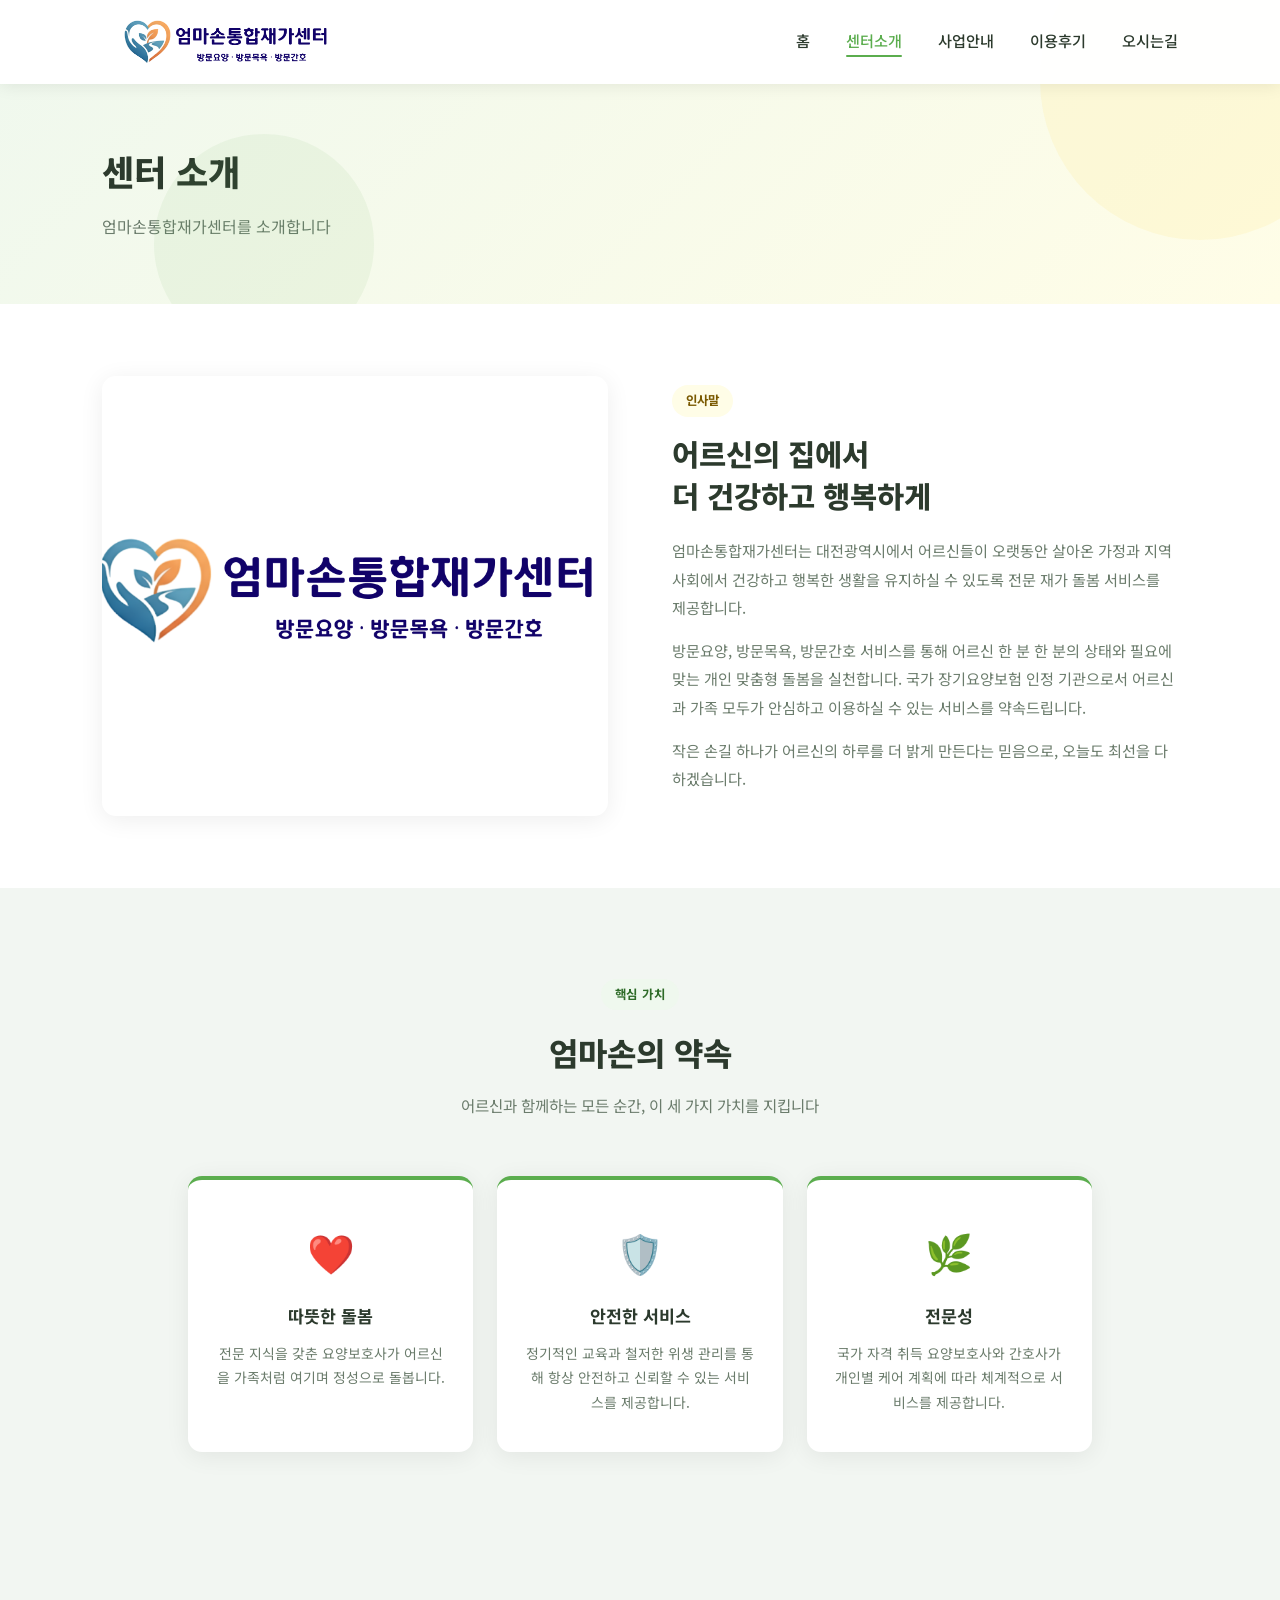
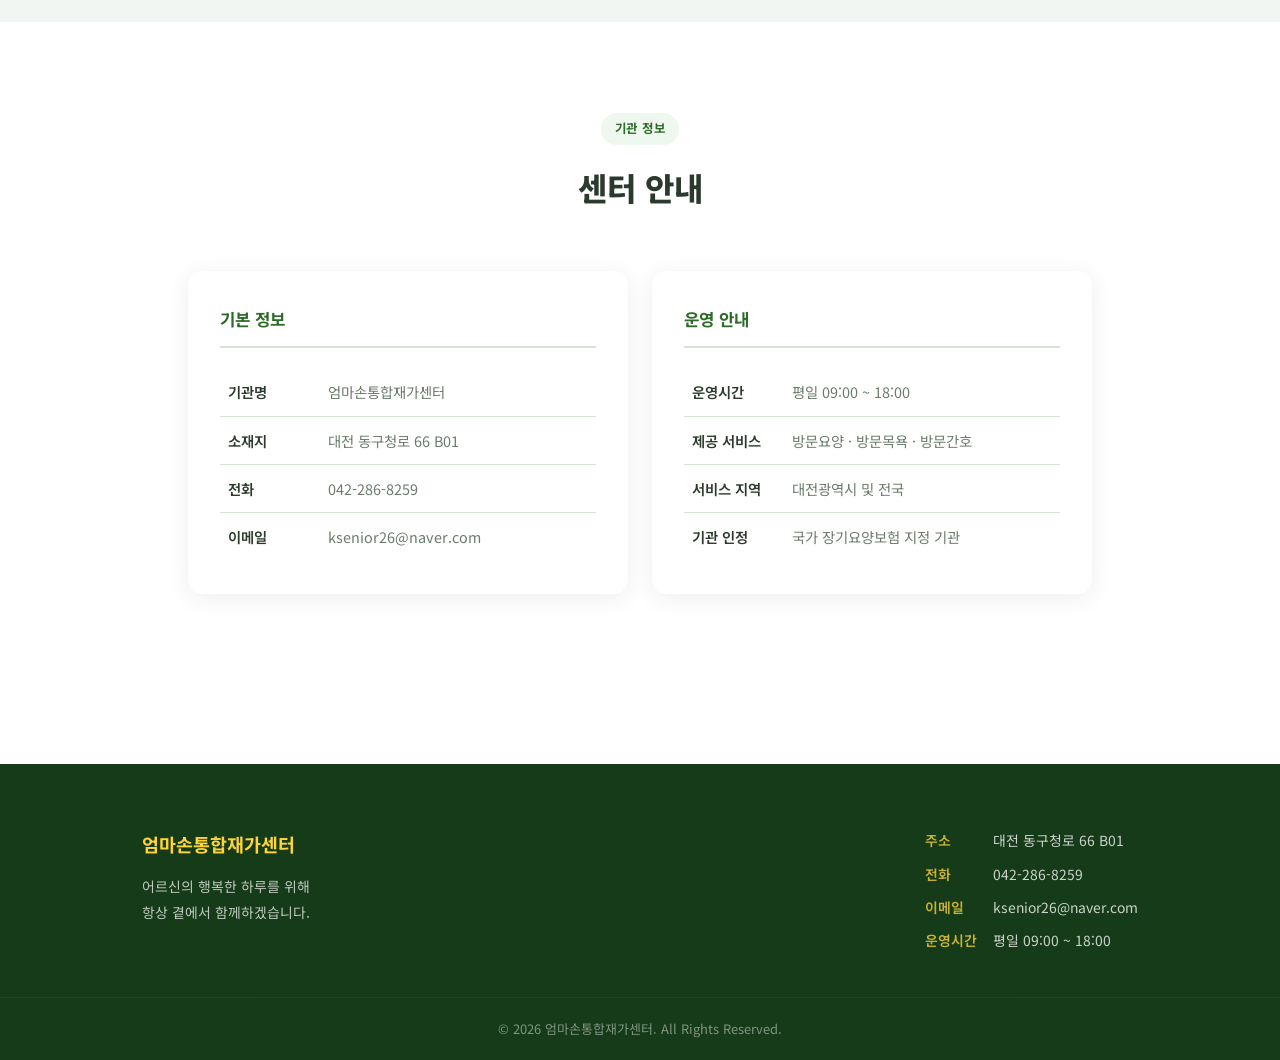
==== commit 37f84a98: "서비스 지역 문구 수정: 대전 동구 → 대전광역시 - 히어로 배지, 센터 소개, 서비스 지역 항목 등 전국 서비스 가능함을 반영  Co-Authored-By: Claude Sonn" ====
--- a/guide.html
+++ b/guide.html
@@ -51,7 +51,7 @@
   <div class="about-intro-text scroll-ani">
     <span class="label">인사말</span>
     <h2>어르신의 집에서<br>더 건강하고 행복하게</h2>
-    <p>엄마손통합재가센터는 대전광역시 동구에서 어르신들이 오랫동안 살아온 가정과 지역사회에서 건강하고 행복한 생활을 유지하실 수 있도록 전문 재가 돌봄 서비스를 제공합니다.</p>
+    <p>엄마손통합재가센터는 대전광역시에서 어르신들이 오랫동안 살아온 가정과 지역사회에서 건강하고 행복한 생활을 유지하실 수 있도록 전문 재가 돌봄 서비스를 제공합니다.</p>
     <p>방문요양, 방문목욕, 방문간호 서비스를 통해 어르신 한 분 한 분의 상태와 필요에 맞는 개인 맞춤형 돌봄을 실천합니다. 국가 장기요양보험 인정 기관으로서 어르신과 가족 모두가 안심하고 이용하실 수 있는 서비스를 약속드립니다.</p>
     <p>작은 손길 하나가 어르신의 하루를 더 밝게 만든다는 믿음으로, 오늘도 최선을 다하겠습니다.</p>
   </div>
@@ -104,7 +104,7 @@
       <table>
         <tr><td>운영시간</td><td>평일 09:00 ~ 18:00</td></tr>
         <tr><td>제공 서비스</td><td>방문요양 · 방문목욕 · 방문간호</td></tr>
-        <tr><td>서비스 지역</td><td>대전 동구 및 인근 지역</td></tr>
+        <tr><td>서비스 지역</td><td>대전광역시 및 전국</td></tr>
         <tr><td>기관 인정</td><td>국가 장기요양보험 지정 기관</td></tr>
       </table>
     </div>
